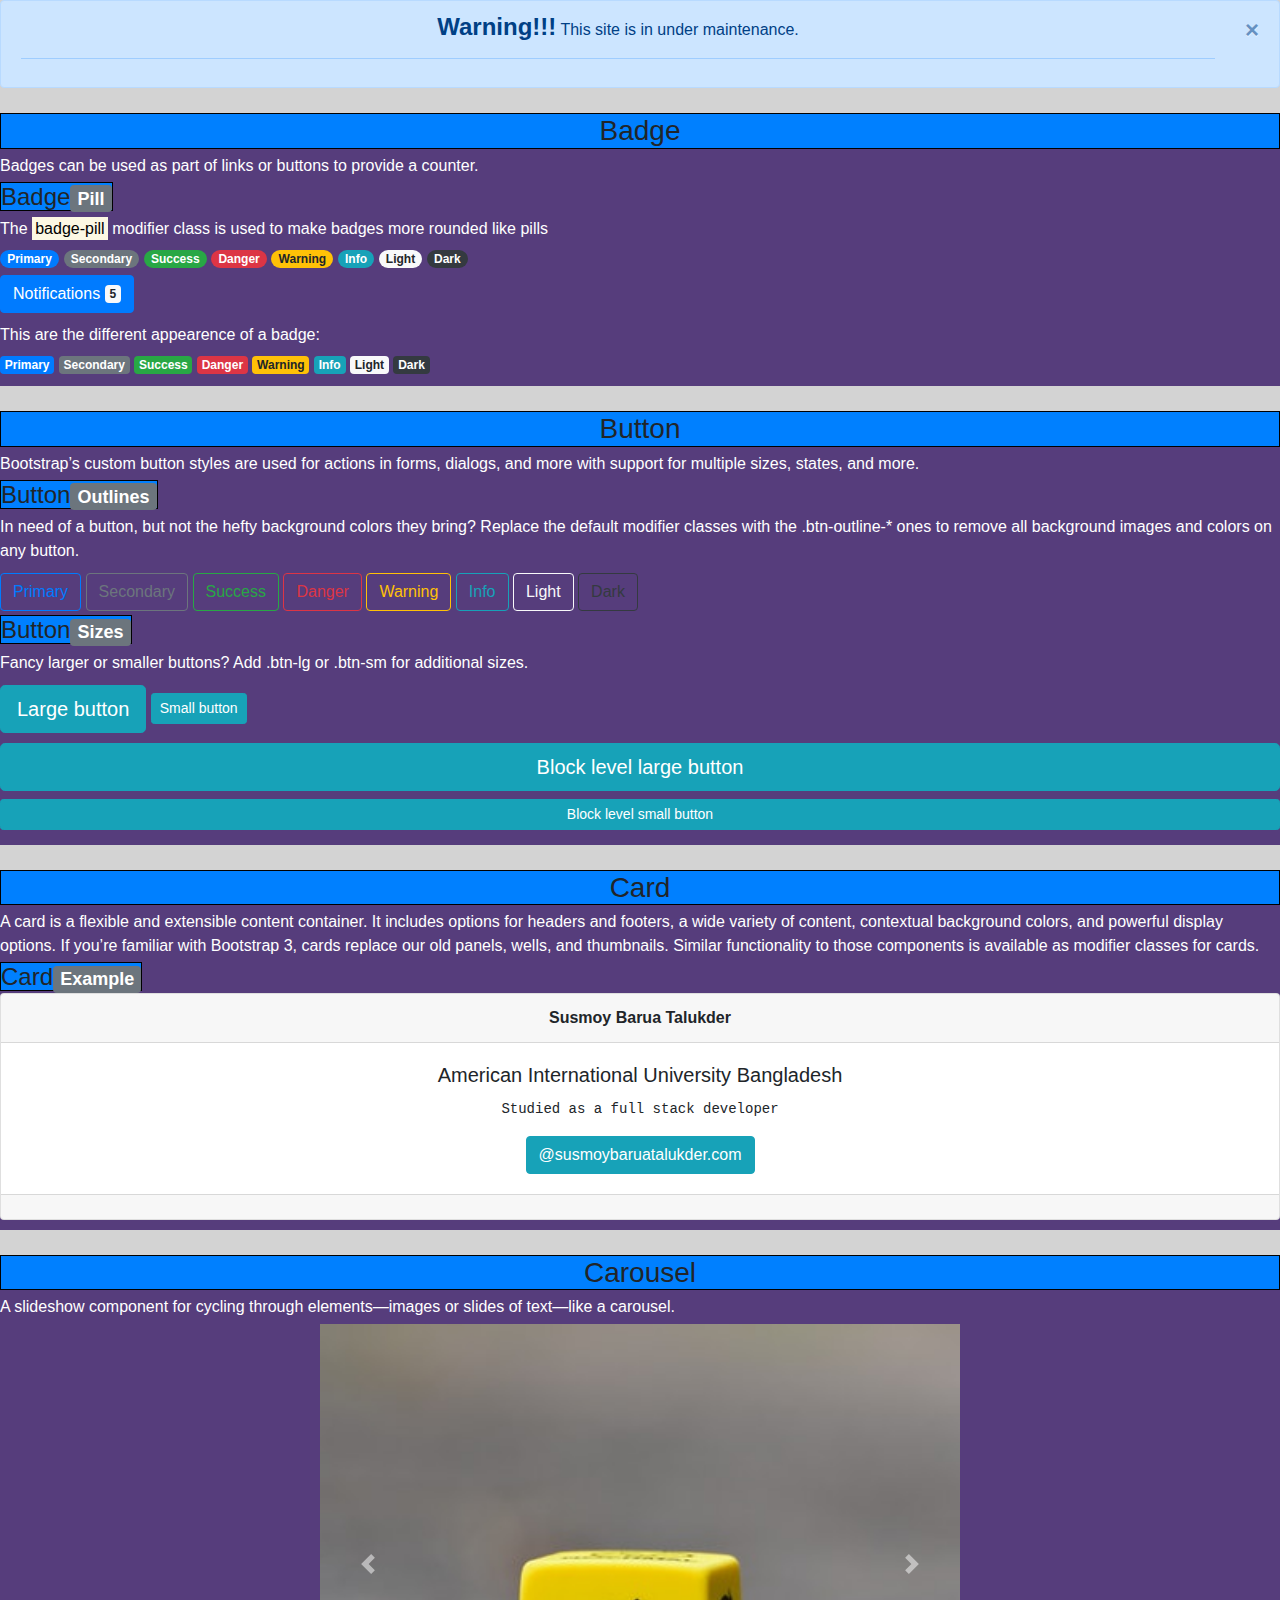
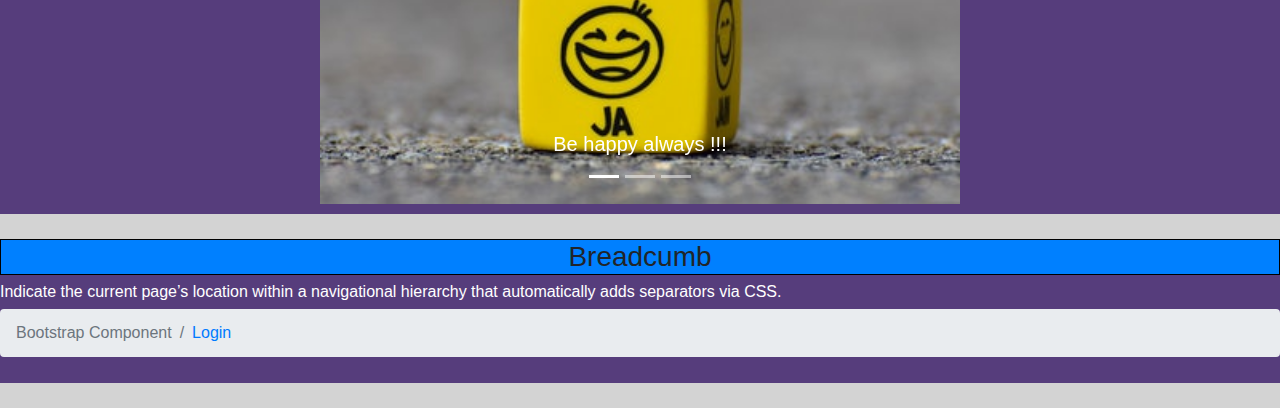
==== index.html @ 021e70cc "Add files via upload" ====
<!doctype html>
<html lang="en">
  <head>
    <!-- Required meta tags -->
    <meta charset="utf-8">
    <meta name="viewport" content="width=device-width, initial-scale=1, shrink-to-fit=no">

    <!-- Bootstrap CSS -->
    <link rel="stylesheet" href="css/bootstrap.css">
    <link rel="stylesheet" href="css/style.css">
    <link rel="stylesheet" href="css/media.css">

    <title>Bootstrap Component</title>
  </head>
  <body>

<!-- Alerts Start -->
  <div class="text-center alert alert-primary alert-dismissible fade show" role="alert">
    <h4><strong>Warning!!!</strong></h4>
    This site is in under maintenance.
    <hr>
    <button type="button" class="close" data-dismiss="alert" aria-label="Close">
      <span aria-hidden="true">&times;</span>
    </button>
  </div>
<!-- Alerts End -->  

<!-- Badge Start --> 
  <div class="background">
    <h3 class="text-center grid">Badge</h3>
    <p>Badges can be used as part of links or buttons to provide a counter.</p>
    <div>
    <h4 class="grid">Badge<span class="badge badge-secondary">Pill</span></h4>
      <p>The <mark>badge-pill</mark> modifier class is used to make badges more rounded like pills</p>
      <span class="badge badge-pill badge-primary">Primary</span>
      <span class="badge badge-pill badge-secondary">Secondary</span>
      <span class="badge badge-pill badge-success">Success</span>
      <span class="badge badge-pill badge-danger">Danger</span>
      <span class="badge badge-pill badge-warning">Warning</span>
      <span class="badge badge-pill badge-info">Info</span>
      <span class="badge badge-pill badge-light">Light</span>
      <span class="badge badge-pill badge-dark">Dark</span> 
    </div>
    
    <button type="button" class="btn btn-primary">
      Notifications <span class="badge badge-light">5</span>
    </button>

    <p>This are the different appearence of a badge:</p>
    <span class="badge badge-primary">Primary</span>
    <span class="badge badge-secondary">Secondary</span>
    <span class="badge badge-success">Success</span>
    <span class="badge badge-danger">Danger</span>
    <span class="badge badge-warning">Warning</span>
    <span class="badge badge-info">Info</span>
    <span class="badge badge-light">Light</span>
    <span class="badge badge-dark">Dark</span>    
  </div>
<!-- Badge End --> 

<!-- Button Start -->
  <div class="background">
    <h3 class="text-center grid">Button</h3>
    <p>Bootstrap’s custom button styles are used for actions in forms, dialogs, and more with support for multiple sizes, states, and more.</p>
    <h4 class="grid">Button<span class="badge badge-secondary">Outlines</span></h4>
      <div>
        <p>In need of a button, but not the hefty background colors they bring? Replace the default modifier classes with the .btn-outline-* ones to remove all background images and colors on any button.</p>
        <button type="button" class="btn btn-outline-primary">Primary</button>
        <button type="button" class="btn btn-outline-secondary">Secondary</button>
        <button type="button" class="btn btn-outline-success">Success</button>
        <button type="button" class="btn btn-outline-danger">Danger</button>
        <button type="button" class="btn btn-outline-warning">Warning</button>
        <button type="button" class="btn btn-outline-info">Info</button>
        <button type="button" class="btn btn-outline-light">Light</button>
        <button type="button" class="btn btn-outline-dark">Dark</button>
      </div>     

    <h4 class="grid">Button<span class="badge badge-secondary">Sizes</span></h4>
    <p>Fancy larger or smaller buttons? Add .btn-lg or .btn-sm for additional sizes.</p>
    <button type="button" class="btn btn-info btn-lg">Large button</button>
    <button type="button" class="btn btn-info btn-sm">Small button</button>
    <button type="button" class="btn btn-info btn-lg btn-block">Block level large button</button>
    <button type="button" class="btn btn-info btn-sm btn-block">Block level small button</button>
  </div>
<!-- Button end -->

<!-- Card Start --> 
  <div class="background">
    <h3 class="text-center grid">Card</h3>
    <p>A card is a flexible and extensible content container. It includes options for headers and footers, a wide variety of content, contextual background colors, and powerful display options. If you’re familiar with Bootstrap 3, cards replace our old panels, wells, and thumbnails. Similar functionality to those components is available as modifier classes for cards.</p>
    <h4 class="grid">Card<span class="badge badge-secondary">Example</span></h4>
    <div class="card text-center">
      <div class="card-header">
        <strong>Susmoy Barua Talukder</strong>
      </div>
      <div class="card-body">
        <h5 class="card-title">American International University Bangladesh</h5>
        <pre class="card-text">Studied as a full stack developer</pre>
        <a href="#" class="btn btn-info">@susmoybaruatalukder.com</a>
        
      </div>
      <div class="card-footer text-muted">
        
      </div>
    </div>
  </div>
<!-- Card End --> 

<!-- Carousel Start -->
  <div class="background">
    <h3 class="text-center grid">Carousel</h3>
    <p>A slideshow component for cycling through elements—images or slides of text—like a carousel.</p>

    <div id="carouselExampleIndicators" class="carousel slide carousel_container" data-ride="carousel">
      <ol class="carousel-indicators">
        <li data-target="#carouselExampleIndicators" data-slide-to="0" class="active"></li>
        <li data-target="#carouselExampleIndicators" data-slide-to="1"></li>
        <li data-target="#carouselExampleIndicators" data-slide-to="2"></li>
      </ol>
      <div class="carousel-inner">
        <div class="carousel-item active">
          <img src="images/Happy1.jpg" class="img-fluid d-block w-100" alt="Happy Face">
          <div class="carousel-caption d-none d-md-block">
            <h5>Be happy always !!!</h5>
          </div>
        </div>
        <div class="carousel-item">
          <img src="images/Happy2.jpg" class="img-fluid d-block w-100" alt="Happy Face">
          <div class="carousel-caption d-none d-md-block">
            <h5>Be happy always !!!</h5>
          </div>
        </div>
        <div class="carousel-item">
          <img src="images/Happy3.jpg" class="img-fluid d-block w-100" alt="Happy Face">
          <div class="carousel-caption d-none d-md-block">
            <h5>Be happy always !!!</h5>
          </div>
        </div>
      </div>
      <a class="carousel-control-prev" href="#carouselExampleIndicators" role="button" data-slide="prev">
        <span class="carousel-control-prev-icon" aria-hidden="true"></span>
        <span class="sr-only">Previous</span>
      </a>
      <a class="carousel-control-next" href="#carouselExampleIndicators" role="button" data-slide="next">
        <span class="carousel-control-next-icon" aria-hidden="true"></span>
        <span class="sr-only">Next</span>
      </a>
    </div>
  </div>
<!-- Carousel End -->

<!-- Breadcumb Start --> 
  <div class="background">
    <h3 class="text-center grid">Breadcumb</h3>
    <p>Indicate the current page’s location within a navigational hierarchy that automatically adds separators via CSS.</p>

    <nav aria-label="breadcrumb">
      <ol class="breadcrumb">
        <li class="breadcrumb-item active" aria-current="page">Bootstrap Component</li>
        <li class="breadcrumb-item active" aria-current="page"><a href="login.html">Login</a></li>
      </ol>
    </nav>
  </div>
<!-- Breadcumb End --> 
 
    <!-- jQuery -->
    <script src="js/jquery-3.3.1.min.js"></script>
    <script src="js/bootstrap.min.js"></script>
    <script src="js/script.js"></script>
  </body>
</html>
---- css/style.css ----
body
{
	background-color: lightgray;
}
.background
{
	background-color: #563D7C;
	min-height: 50px;
	margin: 25px 0;
	padding-bottom: 10px;
}
.grid
{
	background-color: #0080FF;
	min-height: 30px;
	border: 1px solid black;
}
button
{
	margin:5px 0;
}
p
{
	color: white;
	margin: 5px 0;
}
h3
{
	margin:5px 0;
	padding:0 0; 
}
h4
{
	display: inline;
}
.carousel_container
{
	margin: 0 auto;
	width: 50%;
}
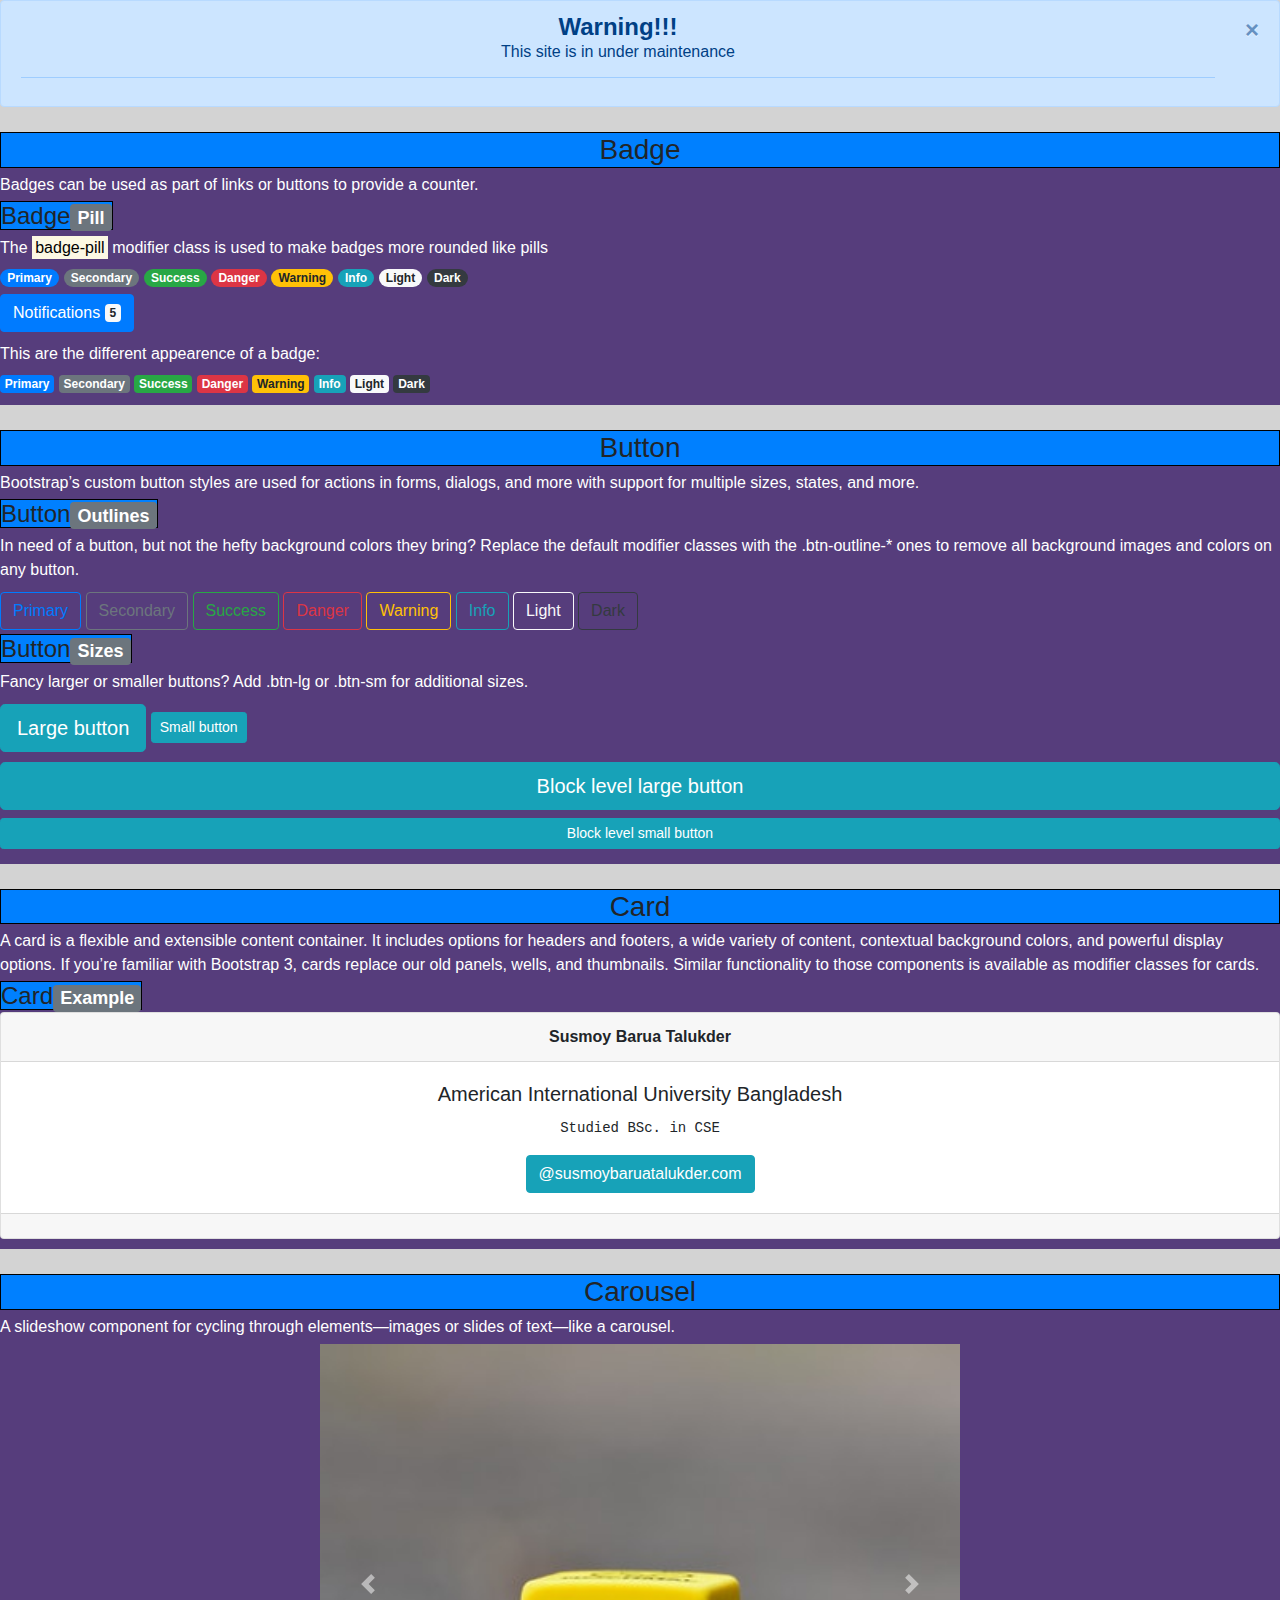
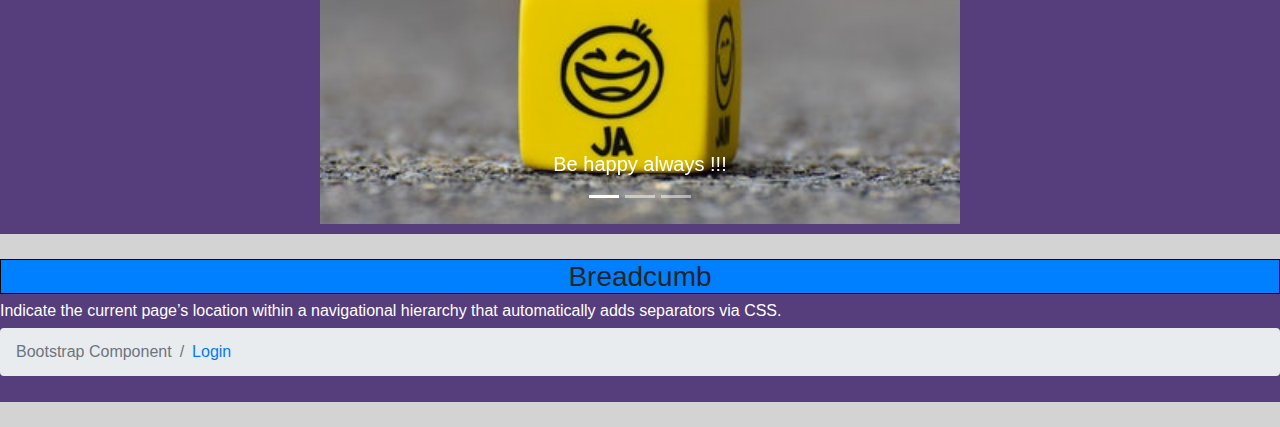
==== commit ce3d1876: "Update index.html" ====
--- a/index.html
+++ b/index.html
@@ -17,7 +17,7 @@
 <!-- Alerts Start -->
   <div class="text-center alert alert-primary alert-dismissible fade show" role="alert">
     <h4><strong>Warning!!!</strong></h4>
-    This site is in under maintenance.
+    <h6>This site is in under maintenance</h6>
     <hr>
     <button type="button" class="close" data-dismiss="alert" aria-label="Close">
       <span aria-hidden="true">&times;</span>
@@ -95,7 +95,7 @@
       </div>
       <div class="card-body">
         <h5 class="card-title">American International University Bangladesh</h5>
-        <pre class="card-text">Studied as a full stack developer</pre>
+        <pre class="card-text">Studied BSc. in CSE</pre>
         <a href="#" class="btn btn-info">@susmoybaruatalukder.com</a>
         
       </div>
@@ -168,4 +168,4 @@
     <script src="js/bootstrap.min.js"></script>
     <script src="js/script.js"></script>
   </body>
-</html>+</html>
